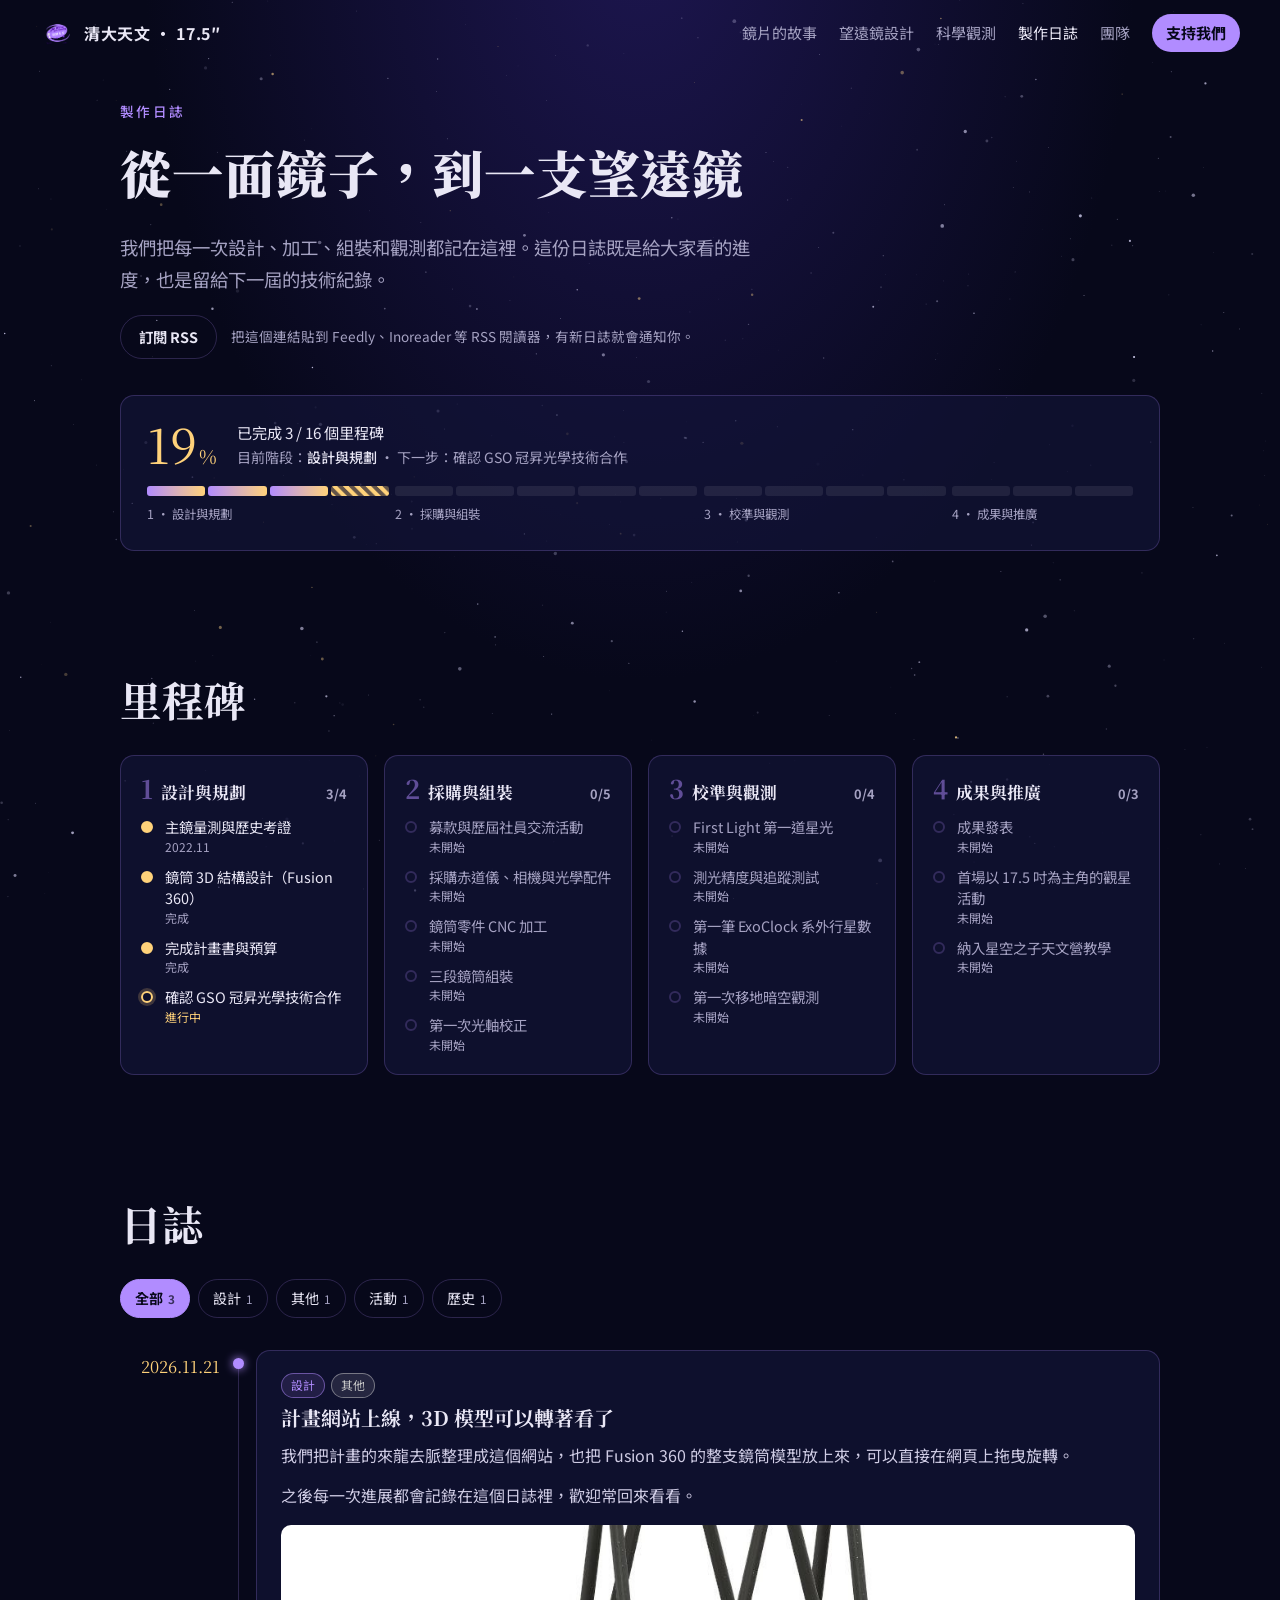
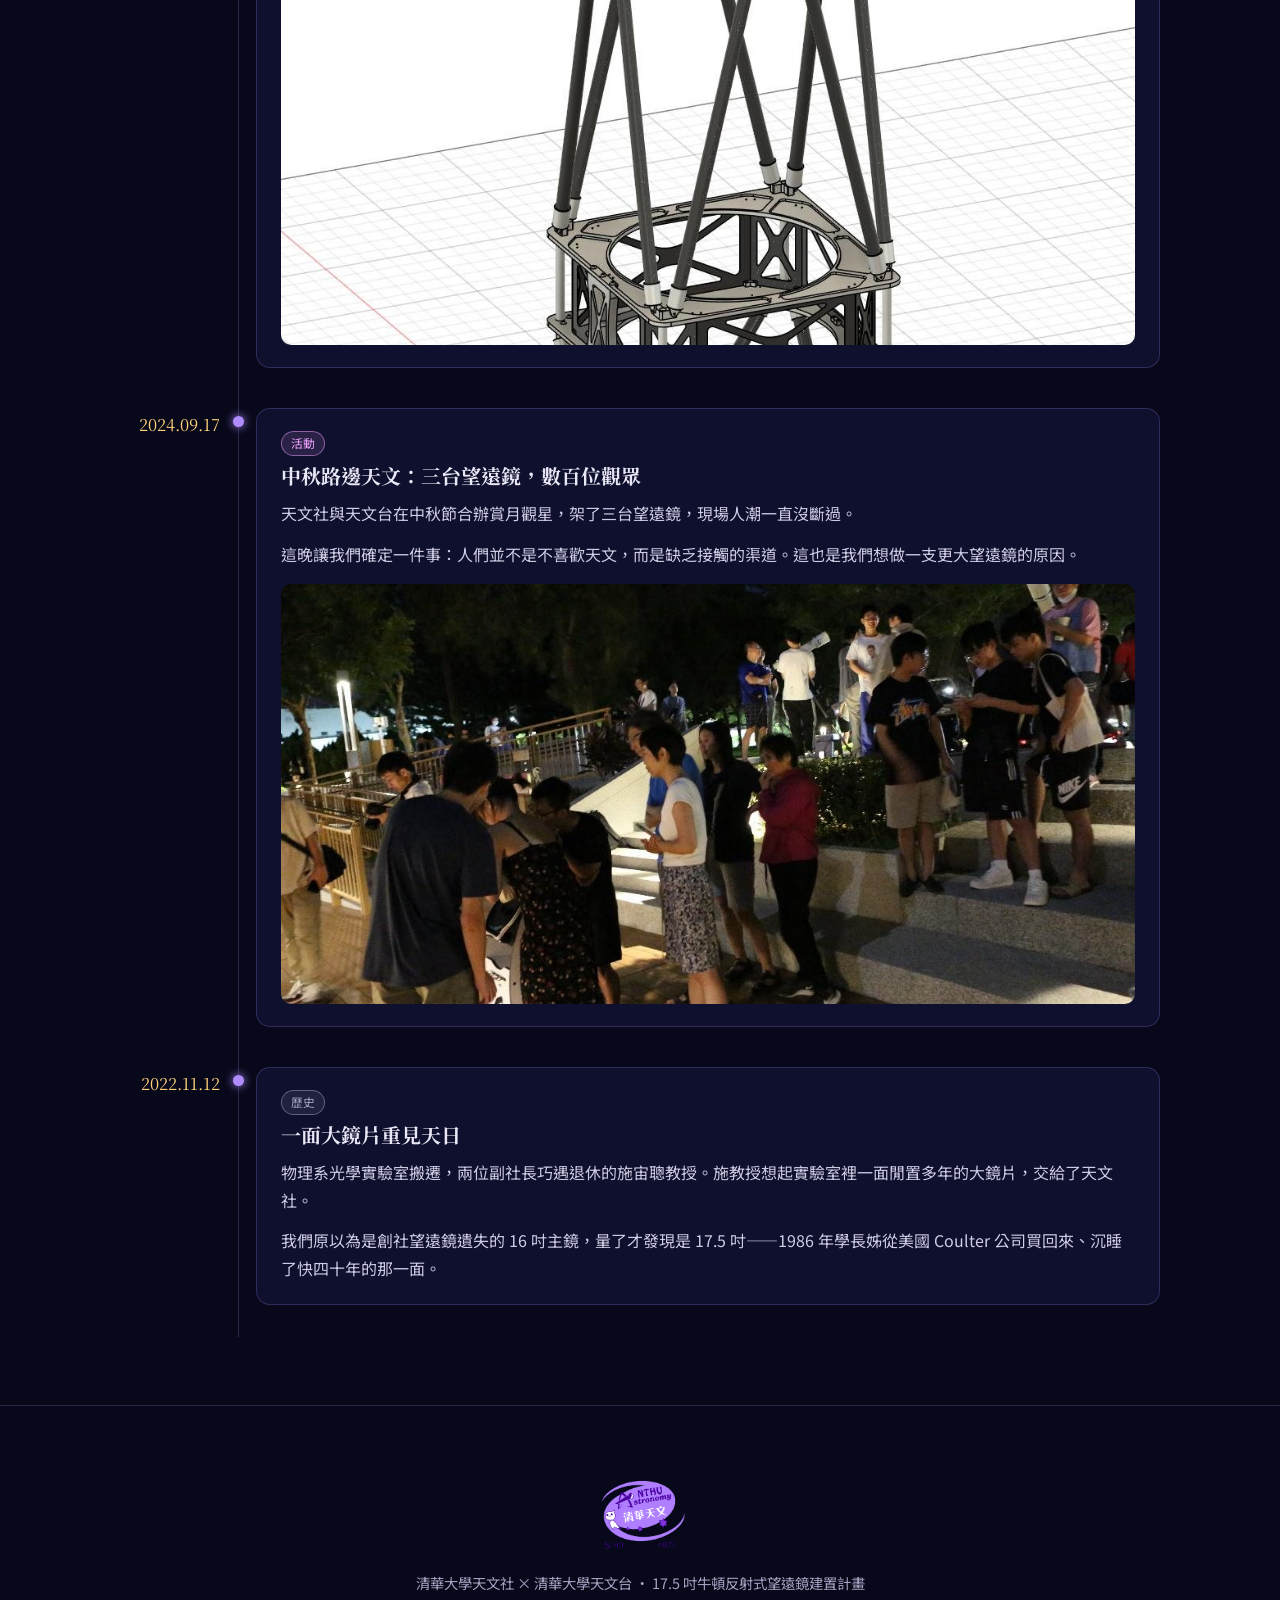
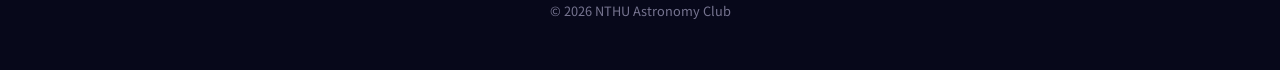
==== log.html @ 26388ed6 "日誌更新" ====
<!DOCTYPE html>
<html lang="zh-Hant">
<head>
  <meta charset="UTF-8">
  <meta name="viewport" content="width=device-width, initial-scale=1">
  <title>製作日誌｜17.5 吋望遠鏡計畫</title>
  <meta name="description" content="清大天文社 17.5 吋望遠鏡的製作進度與日誌：里程碑、每一次加工、組裝與觀測的紀錄。">
  <link rel="icon" href="img/logo.png">
  <link rel="preconnect" href="https://fonts.googleapis.com">
  <link rel="preconnect" href="https://fonts.gstatic.com" crossorigin>
  <link href="https://fonts.googleapis.com/css2?family=Noto+Sans+TC:wght@400;500;700&family=Noto+Serif+TC:wght@600;900&display=swap" rel="stylesheet">
  <link rel="stylesheet" href="style.css">
  <link rel="stylesheet" href="log.css">
  <link rel="alternate" type="application/rss+xml" title="17.5 吋望遠鏡製作日誌" href="feed.xml">
  <script>
    // 記錄 progress.js 的語法錯誤，讓頁面能提示是哪一行
    window.addEventListener('error', function (e) {
      if (e.filename && e.filename.indexOf('progress.js') !== -1) window.PROGRESS_ERROR = { line: e.lineno, msg: e.message };
    });
  </script>
</head>
<body class="log-page">
  <canvas id="sky" aria-hidden="true"></canvas>

  <header class="nav scrolled" id="nav">
    <a class="brand" href="index.html"><img src="img/logo.png" alt="">清大天文 · 17.5″</a>
    <button class="nav-toggle" id="navToggle" aria-label="開啟選單" aria-expanded="false"><span></span><span></span></button>
    <nav class="nav-links" id="navLinks">
      <a href="index.html#story">鏡片的故事</a>
      <a href="index.html#design">望遠鏡設計</a>
      <a href="index.html#science">科學觀測</a>
      <a href="log.html" aria-current="page">製作日誌</a>
      <a href="index.html#team">團隊</a>
      <a href="index.html#join" class="nav-cta">支持我們</a>
    </nav>
  </header>

  <main id="logPage">
    <section class="section log-head">
      <p class="eyebrow">製作日誌</p>
      <h1>從一面鏡子，到一支望遠鏡</h1>
      <p class="lede">我們把每一次設計、加工、組裝和觀測都記在這裡。這份日誌既是給大家看的進度，也是留給下一屆的技術紀錄。</p>
      <div class="subscribe">
        <a class="btn ghost" href="feed.xml" id="rssLink">訂閱 RSS</a>
        <span>把這個連結貼到 Feedly、Inoreader 等 RSS 閱讀器，有新日誌就會通知你。</span>
      </div>

      <div class="overall" id="overall"></div>
    </section>

    <section class="section" id="milestones-sec">
      <div class="section-head">
        <h2>里程碑</h2>
      </div>
      <div class="milestones" id="milestones"></div>
    </section>

    <section class="section" id="entries-sec">
      <div class="section-head">
        <h2>日誌</h2>
      </div>
      <div class="filters" id="filters" role="group" aria-label="依標籤篩選"></div>
      <ol class="entries" id="entries"></ol>
    </section>
  </main>

  <div class="lightbox" id="lightbox" hidden>
    <button class="lb-close" type="button" aria-label="關閉">×</button>
    <figure><img alt=""><figcaption></figcaption></figure>
  </div>

  <footer>
    <img src="img/logo.png" alt="清華天文 NTHU Astronomy since 1971">
    <p>清華大學天文社 × 清華大學天文台 · 17.5 吋牛頓反射式望遠鏡建置計畫</p>
    <p class="small">© <span id="year"></span> NTHU Astronomy Club</p>
  </footer>

  <script src="data/progress.js"></script>
  <script src="script.js"></script>
  <script src="log.js"></script>
</body>
</html>
---- style.css ----
:root {
  --bg: #07081a;
  --bg-2: #0e1030;
  --ink: #e9e7f5;
  --muted: #a5a2c2;
  --accent: #b18cff;      /* 社團 logo 紫 */
  --accent-2: #ffd27a;    /* 星光金 */
  --line: rgba(177, 140, 255, .22);
  --card: rgba(20, 22, 58, .62);
  --radius: 14px;
  --maxw: 1120px;
  --serif: "Noto Serif TC", "Songti TC", serif;
  --sans: "Noto Sans TC", "PingFang TC", "Microsoft JhengHei", system-ui, sans-serif;
}

* { box-sizing: border-box; margin: 0; padding: 0; }
html { scroll-behavior: smooth; scroll-padding-top: 72px; }
body {
  font-family: var(--sans);
  background: radial-gradient(ellipse at 50% -10%, #1d1650 0%, var(--bg) 55%) fixed, var(--bg);
  color: var(--ink);
  line-height: 1.75;
  -webkit-font-smoothing: antialiased;
}
img { max-width: 100%; display: block; }
a { color: inherit; }

#sky { position: fixed; inset: 0; width: 100%; height: 100%; z-index: -1; }

/* ---------- Nav ---------- */
.nav {
  position: fixed; top: 0; left: 0; right: 0; z-index: 10;
  display: flex; align-items: center; justify-content: space-between;
  padding: 14px clamp(16px, 4vw, 40px);
  transition: background .3s, border-color .3s;
  border-bottom: 1px solid transparent;
}
.nav.scrolled { background: rgba(7, 8, 26, .82); backdrop-filter: blur(10px); border-color: var(--line); }
.brand { display: flex; align-items: center; gap: 10px; text-decoration: none; font-weight: 700; letter-spacing: .04em; }
.brand img { width: 34px; height: 34px; object-fit: contain; }
.nav-links { display: flex; gap: 22px; align-items: center; font-size: .94rem; }
.nav-links a { text-decoration: none; color: var(--muted); transition: color .2s; }
.nav-links a:hover { color: var(--ink); }
.nav-cta { color: var(--bg) !important; background: var(--accent); padding: 6px 14px; border-radius: 99px; font-weight: 700; }
.nav-toggle { display: none; background: none; border: 0; width: 34px; height: 34px; cursor: pointer; }
.nav-toggle span { display: block; height: 2px; background: var(--ink); margin: 7px 4px; transition: transform .3s; }

/* ---------- Hero ---------- */
.hero {
  min-height: 100svh;
  display: flex; flex-direction: column; justify-content: center;
  max-width: var(--maxw); margin: 0 auto;
  padding: 120px clamp(20px, 5vw, 40px) 60px;
  position: relative;
}
.eyebrow { color: var(--accent); font-size: .85rem; letter-spacing: .18em; font-weight: 500; margin-bottom: 14px; }
h1, h2, h3 { font-family: var(--serif); line-height: 1.35; }
h1 { font-size: clamp(2.1rem, 6vw, 4.2rem); font-weight: 900; letter-spacing: .02em; }
.lede { max-width: 640px; color: var(--muted); font-size: clamp(1rem, 1.6vw, 1.15rem); margin-top: 24px; }
.hero-stats {
  display: grid; grid-template-columns: repeat(4, 1fr); gap: 1px;
  margin-top: 56px; max-width: 760px;
  border: 1px solid var(--line); border-radius: var(--radius); overflow: hidden;
  background: var(--line);
}
.hero-stats div { background: rgba(7, 8, 26, .7); padding: 18px 16px; }
.hero-stats strong { display: block; font-family: var(--serif); font-size: 1.9rem; color: var(--accent-2); line-height: 1.2; }
.hero-stats span { font-size: .82rem; color: var(--muted); }
.scroll-hint {
  position: absolute; bottom: 28px; left: 50%; transform: translateX(-50%);
  text-decoration: none; color: var(--muted); font-size: 1.3rem;
  animation: bob 2.2s ease-in-out infinite;
}
@keyframes bob { 50% { transform: translate(-50%, 8px); } }

/* ---------- Sections ---------- */
.section { max-width: var(--maxw); margin: 0 auto; padding: 110px clamp(20px, 5vw, 40px); }
.section-head { max-width: 720px; margin-bottom: 52px; }
.section-head h2 { font-size: clamp(1.7rem, 3.6vw, 2.6rem); }
.section-head p:not(.eyebrow) { color: var(--muted); margin-top: 16px; }

/* Timeline */
.timeline { list-style: none; position: relative; padding-left: 34px; max-width: 760px; }
.timeline::before { content: ""; position: absolute; left: 7px; top: 6px; bottom: 6px; width: 2px; background: linear-gradient(var(--line), var(--accent), var(--accent-2)); }
.timeline li { position: relative; padding-bottom: 38px; }
.timeline li::before {
  content: ""; position: absolute; left: -33px; top: 7px; width: 14px; height: 14px; border-radius: 50%;
  background: var(--bg); border: 2px solid var(--accent);
}
.timeline li.highlight::before { background: var(--accent-2); border-color: var(--accent-2); box-shadow: 0 0 16px var(--accent-2); }
.timeline li.dim { opacity: .55; }
.timeline time { font-size: .82rem; color: var(--accent); letter-spacing: .08em; }
.timeline h3 { font-size: 1.25rem; margin: 2px 0 6px; }
.timeline p { color: var(--muted); }

.pull {
  margin: 40px 0 0; max-width: 760px;
  font-family: var(--serif); font-size: clamp(1.25rem, 2.6vw, 1.7rem); line-height: 1.6;
  border-left: 3px solid var(--accent-2); padding-left: 24px;
}
.pull cite { display: block; font-family: var(--sans); font-style: normal; font-size: .85rem; color: var(--muted); margin-top: 10px; }

/* Design */
.design-grid { display: grid; grid-template-columns: 0.8fr 1.2fr; grid-template-rows: auto 1fr; gap: 20px 32px; }
.design-hero { grid-row: 1 / 3; display: flex; flex-direction: column; border-radius: var(--radius); overflow: hidden; border: 1px solid var(--line); }

/* 3D viewer */
.viewer {
  position: relative; flex: 1; min-height: 480px;
  background: radial-gradient(circle at 50% 40%, #232052 0%, #0b0c24 70%);
  touch-action: none; cursor: grab;
}
.viewer:active { cursor: grabbing; }
.viewer canvas { position: absolute; inset: 0; width: 100% !important; height: 100% !important; display: block; }
.viewer-poster { position: absolute; inset: 0; width: 100%; height: 100%; object-fit: cover; transition: opacity .6s; }
.viewer.ready .viewer-poster { opacity: 0; pointer-events: none; }
.viewer-status, .viewer-hint {
  position: absolute; left: 12px; font-size: .78rem; padding: 3px 10px; border-radius: 99px;
  background: rgba(7, 8, 26, .72); color: var(--ink); pointer-events: none;
}
.viewer-status { top: 12px; }
.viewer.ready .viewer-status { display: none; }
.viewer-hint { bottom: 12px; color: var(--muted); opacity: 0; transition: opacity .4s; }
.viewer.ready .viewer-hint { opacity: 1; }
.viewer-reset {
  position: absolute; right: 12px; bottom: 12px; font: inherit; font-size: .78rem;
  color: var(--ink); background: rgba(7, 8, 26, .72); border: 1px solid var(--line);
  border-radius: 99px; padding: 5px 12px; cursor: pointer; opacity: 0; transition: opacity .4s;
}
.viewer.ready .viewer-reset { opacity: 1; }
.viewer-reset:hover { border-color: var(--accent); }
.design-hero figcaption { background: var(--bg-2); color: var(--muted); font-size: .85rem; padding: 10px 14px; }
.tabs { display: flex; gap: 8px; align-self: end; }
.tabs button {
  font: inherit; color: var(--muted); background: transparent; cursor: pointer;
  border: 1px solid var(--line); border-radius: 99px; padding: 6px 18px;
  transition: all .2s;
}
.tabs button[aria-selected="true"] { background: var(--accent); color: var(--bg); border-color: var(--accent); font-weight: 700; }
.panel { display: none; background: var(--card); border: 1px solid var(--line); border-radius: var(--radius); overflow: hidden; }
.panel.active { display: block; animation: fade .4s ease; }
.panel img { width: 100%; aspect-ratio: 16 / 9; object-fit: cover; background: #fff; }
.panel div { padding: 22px 24px 26px; }
.panel h3 { font-size: 1.2rem; margin-bottom: 8px; }
.panel p { color: var(--muted); }
.panel strong { color: var(--accent-2); font-weight: 500; }
@keyframes fade { from { opacity: 0; transform: translateY(6px); } }

.spec-cards { display: grid; grid-template-columns: repeat(3, 1fr); gap: 16px; margin-top: 44px; }
.card { background: var(--card); border: 1px solid var(--line); border-radius: var(--radius); padding: 20px 22px; display: flex; flex-direction: column; gap: 4px; }
.card .k { font-size: .78rem; color: var(--accent); letter-spacing: .12em; }
.card .v { font-family: var(--serif); font-size: 1.15rem; }
.card .n { font-size: .88rem; color: var(--muted); }

/* Science */
.science-grid { display: grid; grid-template-columns: repeat(2, 1fr); gap: 24px; }
.sci { background: var(--card); border: 1px solid var(--line); border-radius: var(--radius); overflow: hidden; }
.sci img { width: 100%; aspect-ratio: 16 / 10; object-fit: contain; background: #fff; }
.sci img.dark-bg { background: #000; }
.sci h3 { font-size: 1.2rem; padding: 20px 24px 4px; }
.sci p { color: var(--muted); padding: 0 24px 24px; }

/* Outreach */
.outreach { display: grid; grid-template-columns: 1.3fr 1fr; gap: 24px; }
.outreach figure { position: relative; border-radius: var(--radius); overflow: hidden; min-height: 380px; }
.outreach img { position: absolute; inset: 0; width: 100%; height: 100%; object-fit: cover; }
.outreach figcaption {
  position: absolute; left: 0; right: 0; bottom: 0; padding: 60px 24px 22px;
  background: linear-gradient(transparent, rgba(5, 6, 20, .95));
  color: var(--muted); font-size: .92rem;
}
.outreach figcaption strong { display: block; font-family: var(--serif); color: var(--ink); font-size: 1.2rem; margin-bottom: 4px; }

/* Plan */
.phases { display: grid; grid-template-columns: repeat(4, 1fr); gap: 16px; counter-reset: p; }
.phase { position: relative; background: var(--card); border: 1px solid var(--line); border-radius: var(--radius); padding: 22px; }
.pn { font-family: var(--serif); font-size: 2.4rem; color: var(--accent); opacity: .5; line-height: 1; }
.phase h3 { font-size: 1.1rem; margin-top: 10px; }
.phase p { color: var(--accent-2); font-weight: 500; }
.phase small { color: var(--muted); font-size: .85rem; }

.budget { display: grid; grid-template-columns: 0.8fr 1.2fr; gap: 40px; margin-top: 48px; background: var(--card); border: 1px solid var(--line); border-radius: var(--radius); padding: 32px; }
.budget-total > span { color: var(--muted); font-size: .9rem; }
.budget-total strong { display: block; font-family: var(--serif); font-size: clamp(2rem, 4vw, 2.8rem); color: var(--accent-2); margin: 4px 0 12px; }
.budget-total small { color: var(--muted); font-size: .88rem; }
.bars { display: flex; flex-direction: column; gap: 10px; }
.bar-row { display: grid; grid-template-columns: 120px 1fr 92px; align-items: center; gap: 12px; font-size: .86rem; }
.bar-row .label { color: var(--muted); }
.bar-track { height: 10px; background: rgba(255, 255, 255, .06); border-radius: 99px; overflow: hidden; }
.bar-fill { height: 100%; width: 0; background: linear-gradient(90deg, var(--accent), var(--accent-2)); border-radius: 99px; transition: width 1.2s cubic-bezier(.2, .7, .2, 1); }
.bar-row .amt { text-align: right; font-variant-numeric: tabular-nums; }

/* Team */
.team { display: grid; grid-template-columns: repeat(4, 1fr); gap: 16px; }
.person { text-align: center; background: var(--card); border: 1px solid var(--line); border-radius: var(--radius); padding: 28px 18px; }
.avatar {
  width: 72px; height: 72px; margin: 0 auto 14px; border-radius: 50%;
  display: grid; place-items: center; font-family: var(--serif); font-size: 1.6rem;
  background: radial-gradient(circle at 30% 30%, var(--accent), #3b2a7a); color: #fff;
}
.person h3 { font-size: 1.1rem; }
.person p { color: var(--muted); font-size: .88rem; }
.advisors { margin-top: 32px; display: grid; gap: 10px; }
.advisors p { color: var(--ink); }
.advisors span { display: inline-block; min-width: 88px; color: var(--accent); font-size: .85rem; letter-spacing: .1em; }

/* Join */
.join { text-align: center; max-width: 760px; }
.join h2 { font-size: clamp(1.8rem, 4vw, 2.6rem); }
.join p { color: var(--muted); margin: 18px auto 32px; }
.join-actions { display: flex; gap: 14px; justify-content: center; flex-wrap: wrap; }
.btn { text-decoration: none; padding: 12px 26px; border-radius: 99px; background: var(--accent); color: var(--bg); font-weight: 700; transition: transform .2s, box-shadow .2s; }
.btn:hover { transform: translateY(-2px); box-shadow: 0 8px 24px rgba(177, 140, 255, .35); }
.btn.ghost { background: transparent; color: var(--ink); border: 1px solid var(--line); }

footer { text-align: center; padding: 60px 20px 48px; border-top: 1px solid var(--line); color: var(--muted); font-size: .9rem; }
footer img { width: 120px; margin: 0 auto 14px; }
footer .small { font-size: .8rem; opacity: .7; margin-top: 4px; }

/* Reveal */
.reveal { opacity: 0; transform: translateY(24px); transition: opacity .8s ease, transform .8s ease; }
.reveal.in { opacity: 1; transform: none; }
.timeline li.dim.in { opacity: .55; }

/* ---------- Responsive ---------- */
@media (max-width: 900px) {
  .nav-toggle { display: block; }
  .nav-links {
    position: fixed; top: 62px; left: 0; right: 0;
    flex-direction: column; gap: 0; align-items: stretch;
    background: rgba(7, 8, 26, .97); border-bottom: 1px solid var(--line);
    max-height: 0; overflow: hidden; transition: max-height .35s ease;
  }
  .nav-links a { padding: 14px 24px; border-top: 1px solid var(--line); }
  .nav-cta { border-radius: 0; }
  .nav.open .nav-links { max-height: 480px; }
  .nav.open .nav-toggle span:first-child { transform: translateY(4.5px) rotate(45deg); }
  .nav.open .nav-toggle span:last-child { transform: translateY(-4.5px) rotate(-45deg); }

  .hero-stats { grid-template-columns: repeat(2, 1fr); }
  .design-grid, .budget, .outreach, .science-grid { grid-template-columns: 1fr; }
  .design-hero { grid-row: auto; }
  .viewer { min-height: 440px; }
  .spec-cards, .phases, .team { grid-template-columns: repeat(2, 1fr); }
}
@media (max-width: 540px) {
  h1 { font-size: 1.8rem; }
  .spec-cards, .phases { grid-template-columns: 1fr; }
  .bar-row { grid-template-columns: 90px 1fr 78px; font-size: .8rem; }
  .section { padding: 80px 20px; }
}
@media (prefers-reduced-motion: reduce) {
  html { scroll-behavior: auto; }
  .reveal { opacity: 1; transform: none; transition: none; }
  .scroll-hint { animation: none; }
}
---- log.css ----
/* =========================================================
   製作日誌 / 進度
   ========================================================= */
.log-page main { padding-top: 40px; }
.log-head h1 { font-size: clamp(2rem, 5vw, 3.2rem); font-weight: 900; }
.log-head .lede { margin-bottom: 20px; }
.subscribe { display: flex; align-items: center; gap: 14px; flex-wrap: wrap; margin-bottom: 36px; }
.subscribe .btn { padding: 8px 18px; font-size: .9rem; }
.subscribe span { color: var(--muted); font-size: .85rem; }
.log-page .section { padding-top: 60px; padding-bottom: 60px; }
.log-page .section-head { margin-bottom: 28px; }
.nav-links a[aria-current="page"] { color: var(--ink); }

/* 總進度 */
.overall { background: var(--card); border: 1px solid var(--line); border-radius: var(--radius); padding: 24px 26px; }
.ov-top { display: flex; align-items: center; gap: 20px; margin-bottom: 18px; }
.ov-num { font-family: var(--serif); font-size: 3rem; line-height: 1; color: var(--accent-2); }
.ov-num small { font-size: 1.2rem; margin-left: 2px; }
.ov-text { color: var(--ink); font-size: .95rem; line-height: 1.6; }
.ov-cur { color: var(--muted); font-size: .88rem; }
.ov-cur b { color: var(--ink); font-weight: 500; }
.ov-bar { display: flex; gap: 6px; }
.ov-seg { display: flex; gap: 3px; }
.ov-seg i { flex: 1; height: 10px; border-radius: 3px; background: rgba(255, 255, 255, .08); }
.ov-seg i.done { background: linear-gradient(90deg, var(--accent), var(--accent-2)); }
.ov-seg i.doing { background: repeating-linear-gradient(45deg, var(--accent-2) 0 4px, rgba(255, 210, 122, .35) 4px 8px); animation: stripe 1.2s linear infinite; background-size: 11.3px 11.3px; }
@keyframes stripe { to { background-position: 11.3px 0; } }
.ov-legend { display: flex; gap: 6px; margin-top: 8px; font-size: .78rem; color: var(--muted); }
.ov-legend span { min-width: 0; overflow: hidden; text-overflow: ellipsis; white-space: nowrap; }

/* 里程碑 */
.milestones { display: grid; grid-template-columns: repeat(4, minmax(0, 1fr)); gap: 16px; }
.ms-col { background: var(--card); border: 1px solid var(--line); border-radius: var(--radius); padding: 20px; }
.ms-col h3 { display: flex; align-items: baseline; gap: 8px; font-size: 1.05rem; margin-bottom: 12px; }
.ms-col h3 .pn { font-size: 1.6rem; }
.ms-col h3 small { margin-left: auto; font-family: var(--sans); font-size: .8rem; color: var(--muted); }
.ms-col ul { list-style: none; display: grid; gap: 10px; }
.ms-col li { display: grid; grid-template-columns: 14px 1fr; column-gap: 10px; font-size: .9rem; line-height: 1.5; }
.ms-col .dot { width: 12px; height: 12px; margin-top: 5px; border-radius: 50%; border: 2px solid var(--line); }
.ms-col li.done .dot { background: var(--accent-2); border-color: var(--accent-2); }
.ms-col li.doing .dot { border-color: var(--accent-2); box-shadow: 0 0 0 3px rgba(255, 210, 122, .2); }
.ms-col li.todo .ms-t { color: var(--muted); }
.ms-s { grid-column: 2; font-size: .75rem; color: var(--muted); }
.ms-col li.doing .ms-s { color: var(--accent-2); }

/* 篩選 */
.filters { display: flex; flex-wrap: wrap; gap: 8px; margin-bottom: 32px; }
.chip { font: inherit; font-size: .88rem; cursor: pointer; color: var(--ink); background: transparent; border: 1px solid var(--line); border-radius: 99px; padding: 6px 14px; min-height: 36px; }
.chip small { color: var(--muted); margin-left: 2px; }
.chip.on { background: var(--c, var(--accent)); border-color: var(--c, var(--accent)); color: var(--bg); font-weight: 700; }
.chip.on small { color: var(--bg); opacity: .7; }
.chip:focus-visible, .shot:focus-visible, .latest-card:focus-visible { outline: 2px solid var(--accent-2); outline-offset: 2px; }

/* 日誌 */
.entries { list-style: none; position: relative; }
.entries::before { content: ""; position: absolute; left: 118px; top: 8px; bottom: 8px; width: 1px; background: var(--line); }
.entry { display: grid; grid-template-columns: 100px minmax(0, 1fr); gap: 36px; padding-bottom: 40px; position: relative; }
.entry[hidden] { display: none; }
.entry::after { content: ""; position: absolute; left: 113px; top: 8px; width: 11px; height: 11px; border-radius: 50%; background: var(--accent); box-shadow: 0 0 10px var(--accent); }
.entry time { text-align: right; font-family: var(--serif); color: var(--accent-2); font-size: 1.02rem; padding-top: 2px; white-space: nowrap; }
.entry article { background: var(--card); border: 1px solid var(--line); border-radius: var(--radius); padding: 22px 24px; }
.entry h3 { font-size: 1.25rem; margin: 6px 0 2px; }
.entry h3 a { text-decoration: none; }
.entry h3 a:hover { color: var(--accent); }
.by { font-size: .82rem; color: var(--muted); }
.entry .body { margin-top: 10px; color: #cfcce4; }
.entry .body p + p { margin-top: .8em; }
.tags { display: flex; flex-wrap: wrap; gap: 6px; }
.tag { font-size: .74rem; padding: 1px 9px; border-radius: 99px; color: var(--c); border: 1px solid color-mix(in srgb, var(--c) 50%, transparent); background: color-mix(in srgb, var(--c) 12%, transparent); }
.gallery { display: grid; gap: 8px; margin-top: 16px; }
.gallery.n2 { grid-template-columns: 1fr 1fr; }
.gallery.n3 { grid-template-columns: repeat(3, 1fr); }
.shot { border: 0; padding: 0; cursor: zoom-in; border-radius: 10px; overflow: hidden; background: #fff; }
.shot img { width: 100%; aspect-ratio: 16 / 10; object-fit: cover; transition: transform .4s; }
.gallery.n1 .shot img { aspect-ratio: auto; max-height: 420px; }
.shot:hover img { transform: scale(1.03); }
.more { display: inline-block; margin-top: 14px; color: var(--accent); text-decoration: none; font-size: .9rem; }
.empty { color: var(--muted); padding: 20px 0 20px 150px; }

/* 燈箱 */
.lightbox { position: fixed; inset: 0; z-index: 50; background: rgba(4, 5, 16, .94); display: grid; place-items: center; padding: 24px; }
.lightbox[hidden] { display: none; }
.lightbox figure { max-width: min(1200px, 100%); }
.lightbox img { max-height: 82vh; margin: 0 auto; border-radius: 8px; }
.lightbox figcaption { text-align: center; color: var(--muted); margin-top: 10px; font-size: .9rem; }
.lb-close { position: absolute; top: 14px; right: 18px; font-size: 2rem; line-height: 1; color: var(--ink); background: none; border: 0; cursor: pointer; width: 44px; height: 44px; }

.data-error { border: 1px solid #ff7a7a; background: rgba(255, 90, 90, .1); border-radius: var(--radius); padding: 18px 20px; }
.data-error strong { color: #ff9a9a; }
.data-error p { color: var(--muted); font-size: .9rem; margin-top: 4px; }

/* 首頁摘要 */
.progress-mini { display: grid; gap: 20px; }
.latest { display: grid; grid-template-columns: repeat(3, minmax(0, 1fr)); gap: 16px; }
.latest-card { text-decoration: none; background: var(--card); border: 1px solid var(--line); border-radius: var(--radius); padding: 18px 20px; display: flex; flex-direction: column; gap: 6px; transition: border-color .2s, transform .2s; }
.latest-card:hover { border-color: var(--accent); transform: translateY(-2px); }
.latest-card time { font-family: var(--serif); color: var(--accent-2); font-size: .9rem; }
.latest-card h3 { font-size: 1.02rem; line-height: 1.5; flex: 1; }
.progress-mini > .btn { justify-self: start; }

@media (max-width: 900px) {
  .milestones { grid-template-columns: repeat(2, minmax(0, 1fr)); }
  .latest { grid-template-columns: 1fr; }
}
@media (max-width: 600px) {
  .milestones { grid-template-columns: 1fr; }
  .entries::before { left: 5px; }
  .entry { grid-template-columns: 1fr; gap: 8px; padding-left: 26px; }
  .entry::after { left: 0; }
  .entry time { text-align: left; }
  .entry article { padding: 18px; }
  .gallery.n3 { grid-template-columns: 1fr 1fr; }
  .empty { padding-left: 26px; }
  .ov-num { font-size: 2.4rem; }
  .log-head h1 { font-size: 1.7rem; }
  .ov-legend { display: none; }
}
@media (prefers-reduced-motion: reduce) { .ov-seg i.doing { animation: none; } }
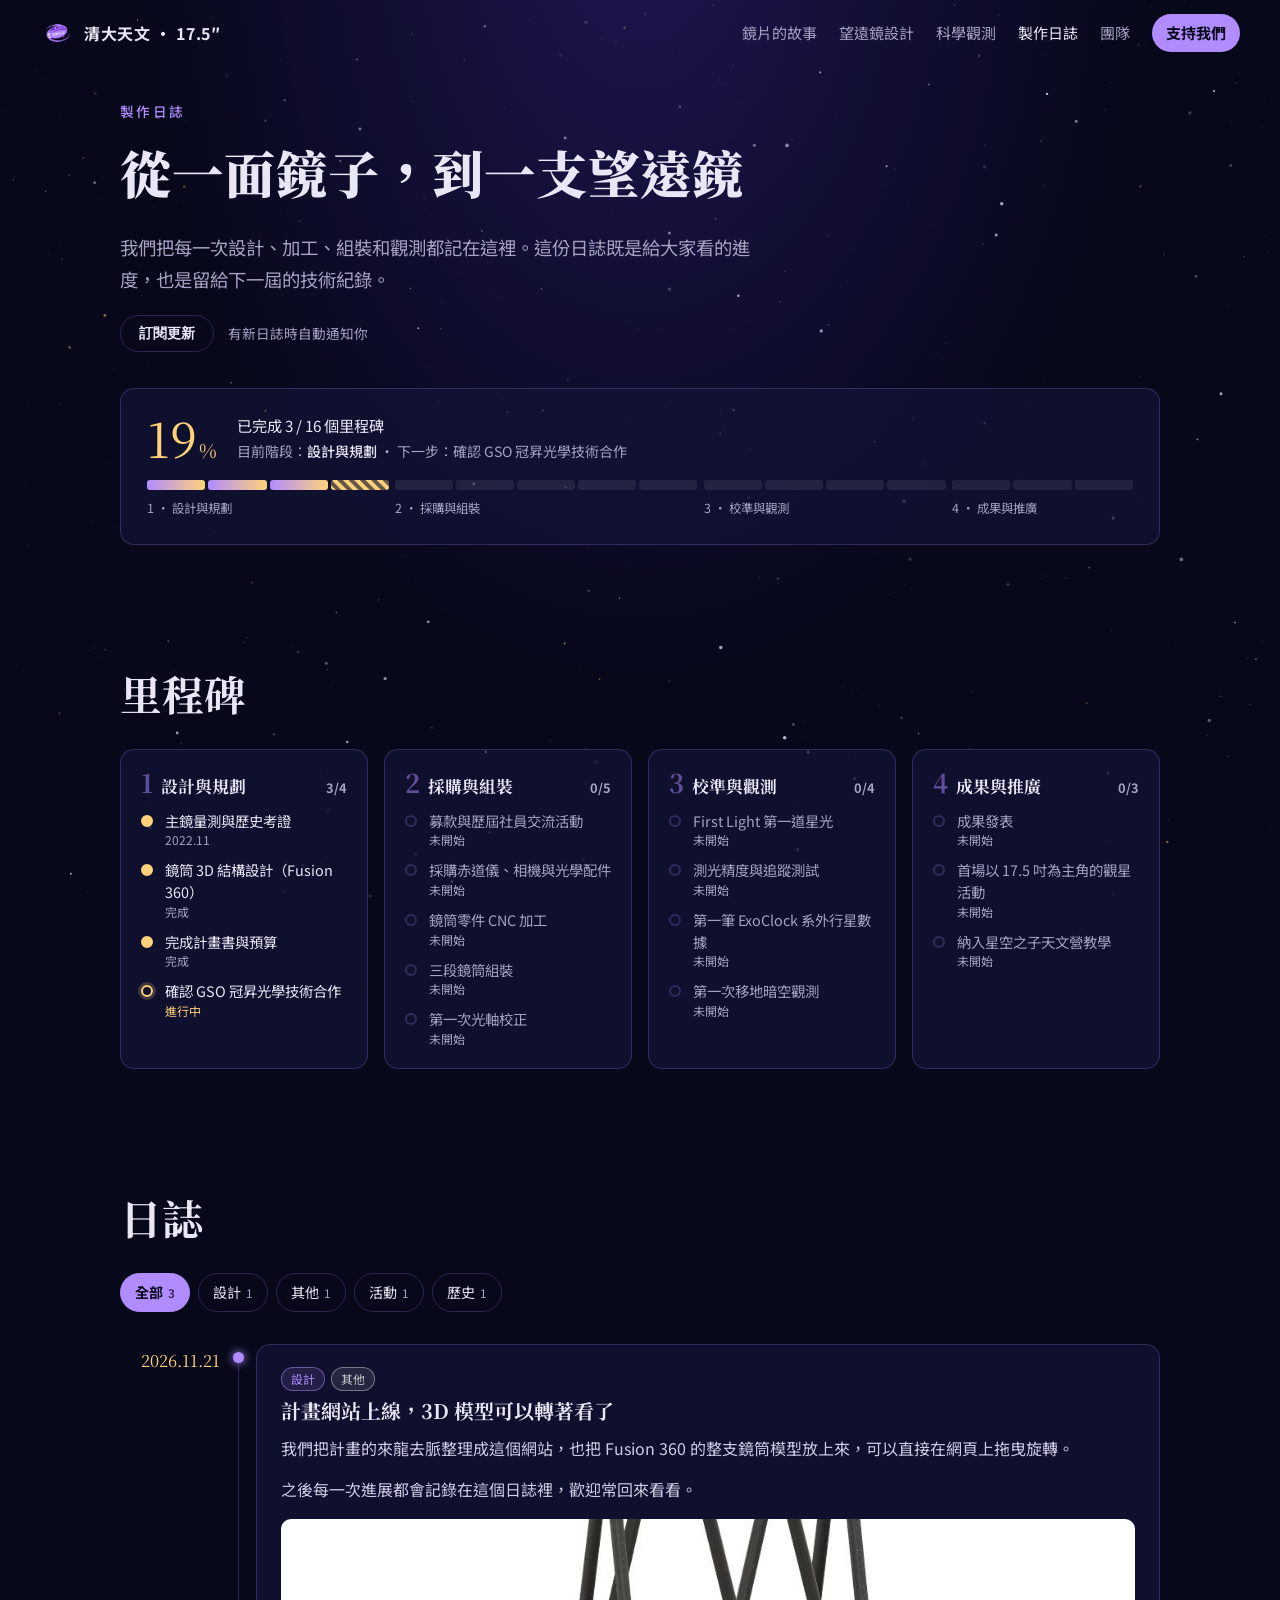
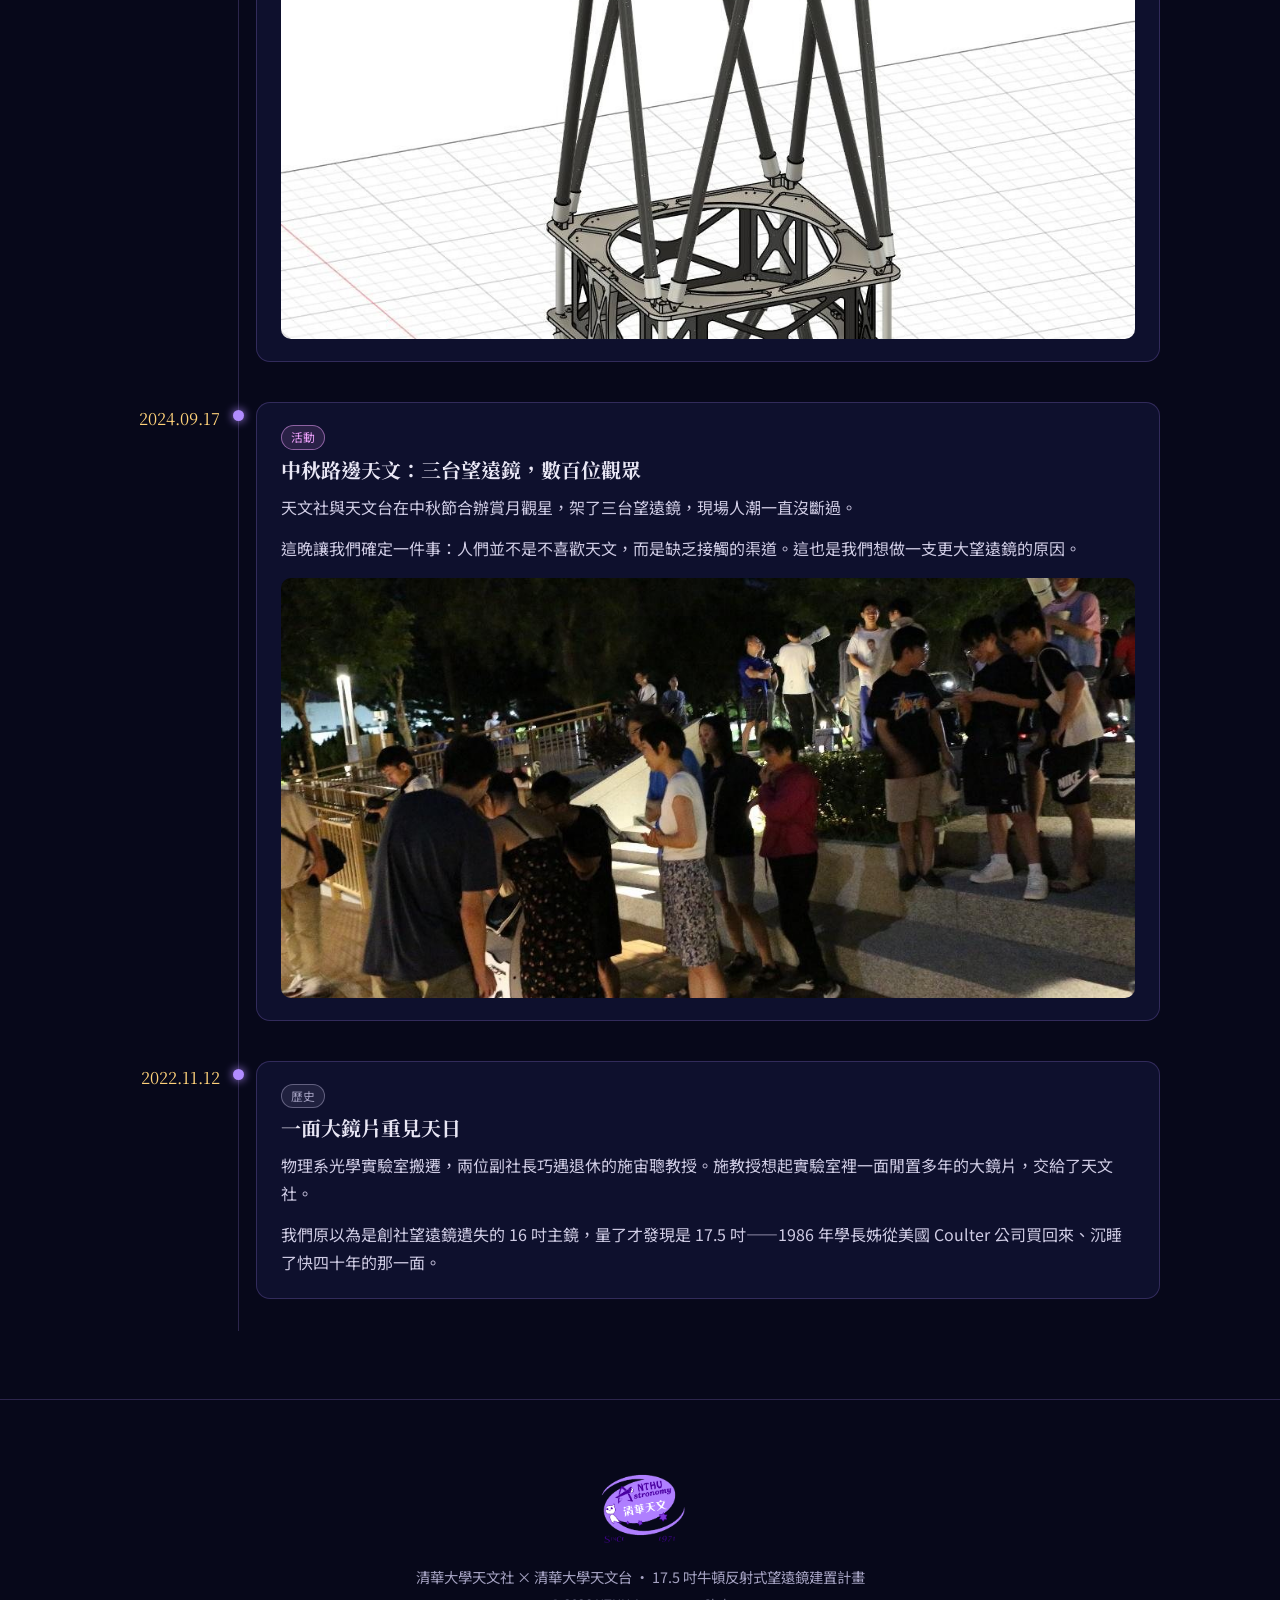
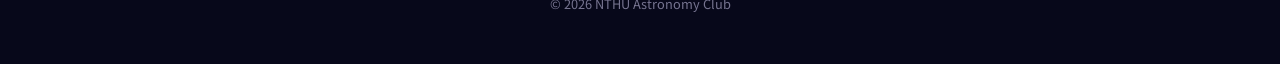
==== commit 78b2242b: "log update" ====
--- a/log.html
+++ b/log.html
@@ -41,8 +41,8 @@
       <h1>從一面鏡子，到一支望遠鏡</h1>
       <p class="lede">我們把每一次設計、加工、組裝和觀測都記在這裡。這份日誌既是給大家看的進度，也是留給下一屆的技術紀錄。</p>
       <div class="subscribe">
-        <a class="btn ghost" href="feed.xml" id="rssLink">訂閱 RSS</a>
-        <span>把這個連結貼到 Feedly、Inoreader 等 RSS 閱讀器，有新日誌就會通知你。</span>
+        <button class="btn ghost" type="button" id="subBtn">訂閱更新</button>
+        <span>有新日誌時自動通知你</span>
       </div>
 
       <div class="overall" id="overall"></div>
@@ -64,6 +64,22 @@
     </section>
   </main>
 
+  <dialog class="sub-dialog" id="subDialog" aria-labelledby="subTitle">
+    <button class="lb-close" type="button" id="subClose" aria-label="關閉">×</button>
+    <h2 id="subTitle">訂閱製作日誌</h2>
+    <p>用 RSS 閱讀器訂閱，我們每寫一則新日誌，你的閱讀器就會自動收到。不用註冊我們的任何東西，也不會收到廣告。</p>
+    <div class="sub-readers">
+      <a class="btn" id="subInoreader" target="_blank" rel="noopener">加入 Inoreader</a>
+      <a class="btn" id="subFeedly" target="_blank" rel="noopener">加入 Feedly</a>
+    </div>
+    <p class="sub-small">兩個都是免費的 RSS 閱讀器，有網頁版和手機 app，用 Google 帳號就能登入。</p>
+    <label class="sub-label" for="subUrl">已經有其他閱讀器？複製這個訂閱網址貼上即可：</label>
+    <div class="sub-copy">
+      <input id="subUrl" type="text" readonly>
+      <button class="btn ghost" type="button" id="subCopyBtn">複製</button>
+    </div>
+  </dialog>
+
   <div class="lightbox" id="lightbox" hidden>
     <button class="lb-close" type="button" aria-label="關閉">×</button>
     <figure><img alt=""><figcaption></figcaption></figure>
--- a/log.css
+++ b/log.css
@@ -116,3 +116,23 @@
   .ov-legend { display: none; }
 }
 @media (prefers-reduced-motion: reduce) { .ov-seg i.doing { animation: none; } }
+
+/* 訂閱面板 */
+.sub-dialog {
+  margin: auto; width: min(520px, calc(100% - 32px)); padding: 28px 28px 24px;
+  background: var(--bg-2); color: var(--ink); border: 1px solid var(--line); border-radius: var(--radius);
+}
+.sub-dialog::backdrop { background: rgba(4, 5, 16, .8); }
+.sub-dialog h2 { font-size: 1.4rem; margin-bottom: 10px; }
+.sub-dialog p { color: var(--muted); font-size: .94rem; }
+.sub-dialog .lb-close { top: 8px; right: 8px; font-size: 1.6rem; }
+.sub-readers { display: flex; gap: 10px; flex-wrap: wrap; margin: 20px 0 10px; }
+.sub-readers .btn { padding: 10px 20px; }
+.sub-small { font-size: .82rem !important; margin-bottom: 20px; }
+.sub-label { display: block; font-size: .85rem; color: var(--muted); margin-bottom: 6px; }
+.sub-copy { display: flex; gap: 8px; }
+.sub-copy input {
+  flex: 1; min-width: 0; font: inherit; font-size: 16px; color: var(--ink);
+  background: rgba(255, 255, 255, .05); border: 1px solid var(--line); border-radius: 8px; padding: 8px 10px;
+}
+.sub-copy .btn { padding: 8px 16px; white-space: nowrap; }
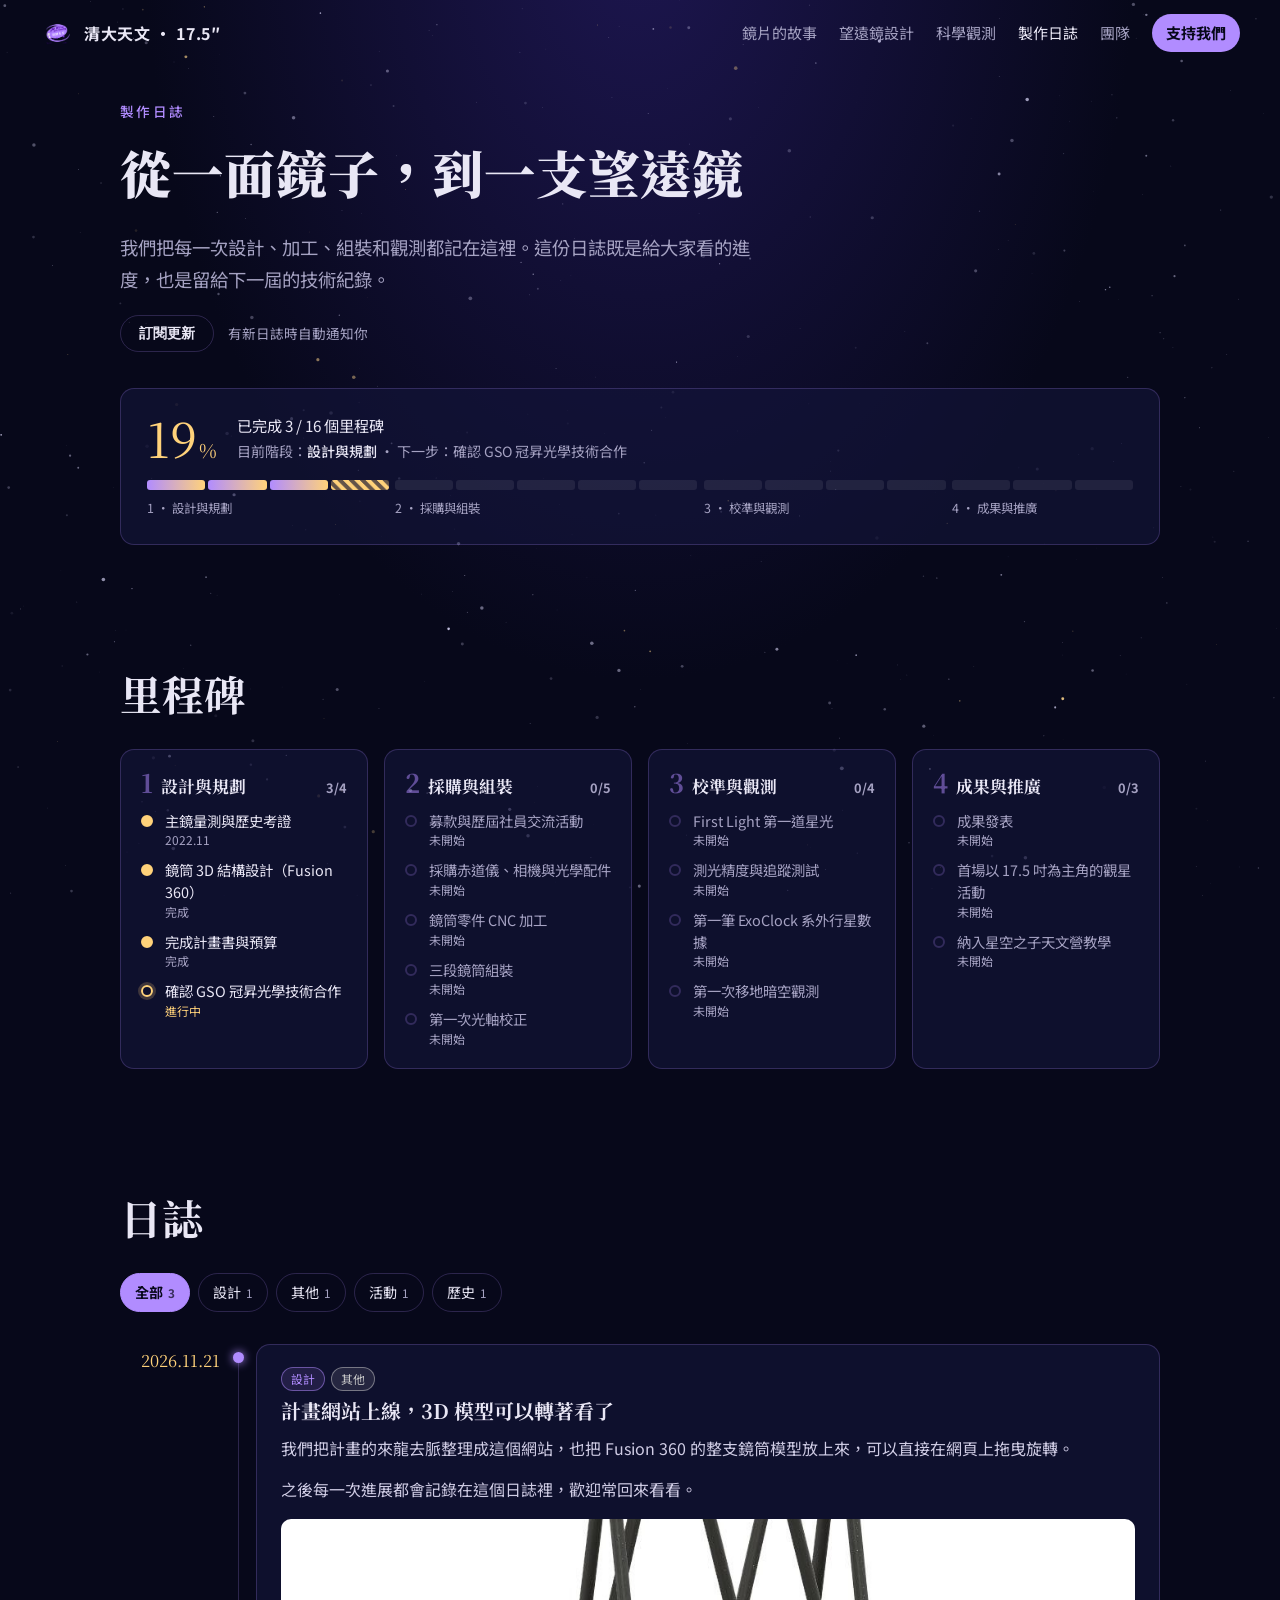
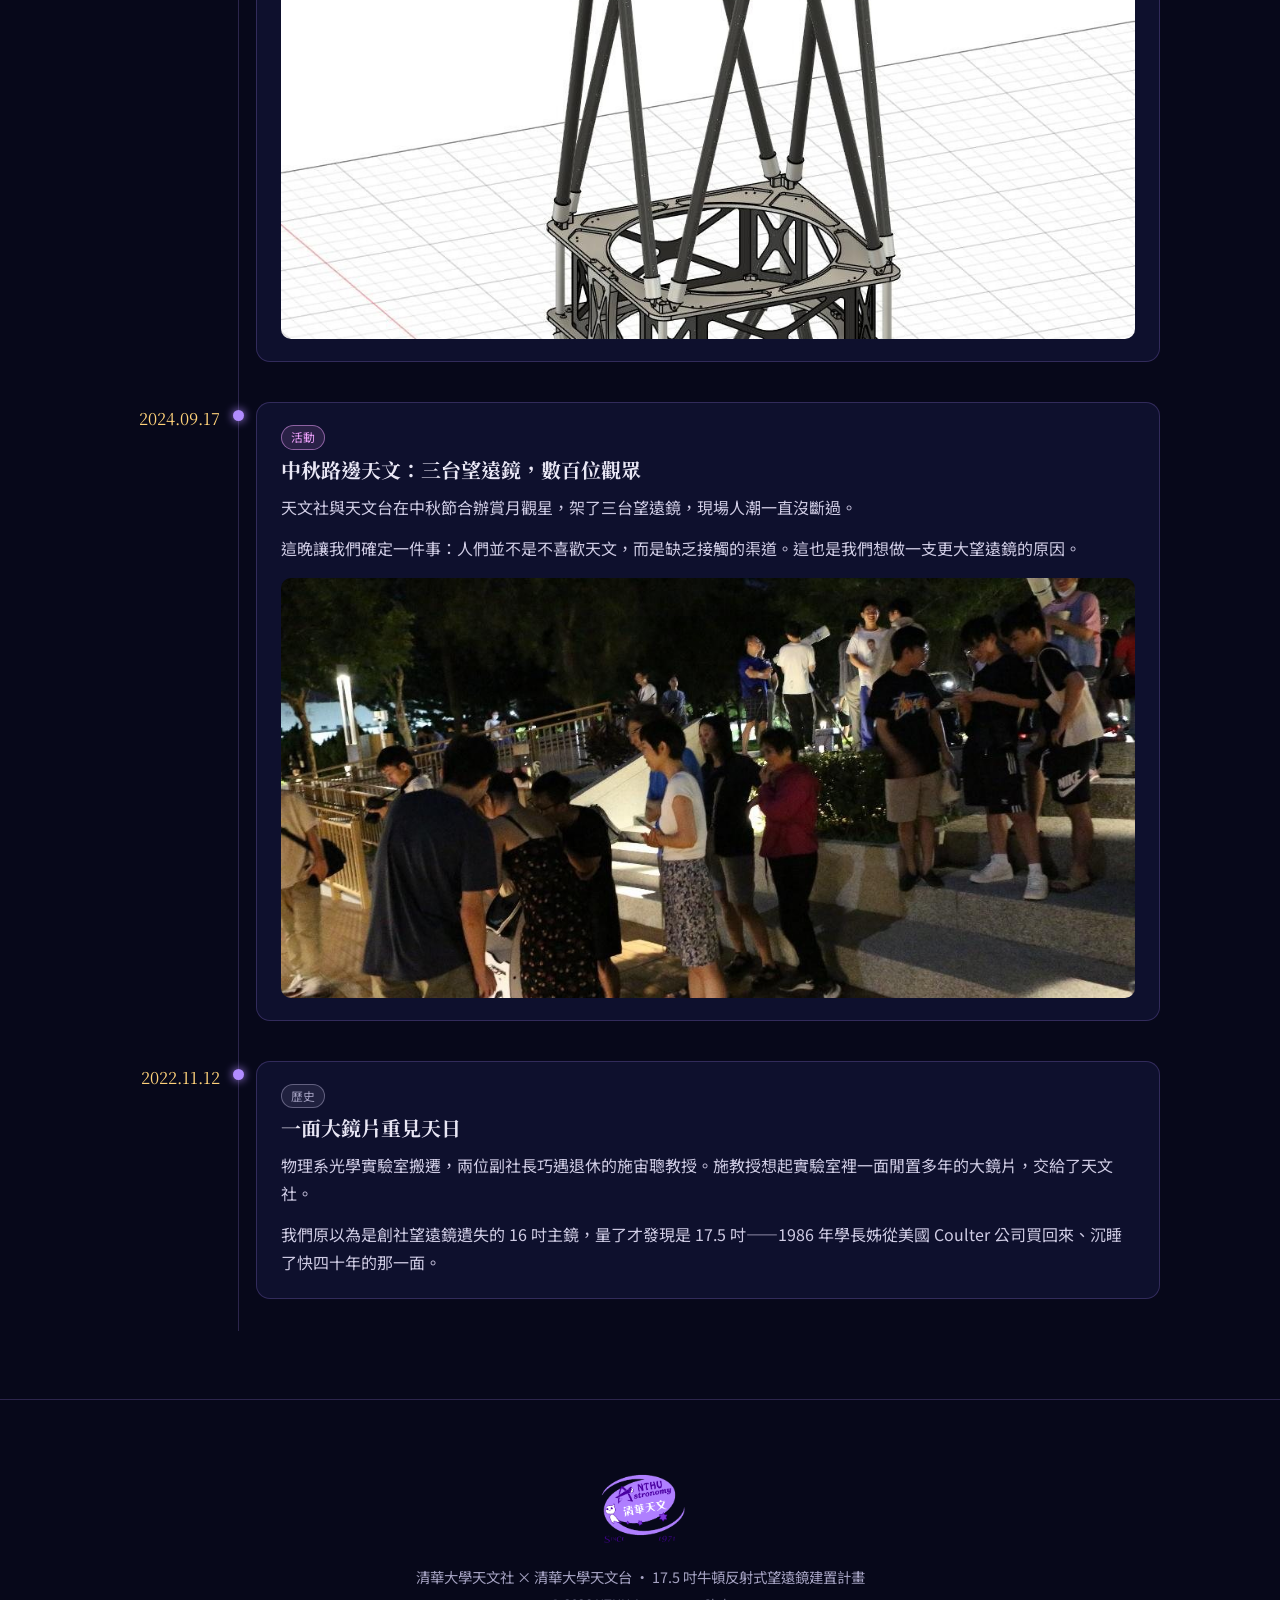
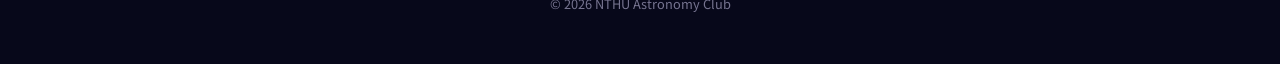
==== commit a9036528: "fix" ====
--- a/log.html
+++ b/log.html
@@ -70,9 +70,9 @@
     <p>用 RSS 閱讀器訂閱，我們每寫一則新日誌，你的閱讀器就會自動收到。不用註冊我們的任何東西，也不會收到廣告。</p>
     <div class="sub-readers">
       <a class="btn" id="subInoreader" target="_blank" rel="noopener">加入 Inoreader</a>
-      <a class="btn" id="subFeedly" target="_blank" rel="noopener">加入 Feedly</a>
+      
     </div>
-    <p class="sub-small">兩個都是免費的 RSS 閱讀器，有網頁版和手機 app，用 Google 帳號就能登入。</p>
+    <p class="sub-small">Inoreader 是免費的 RSS 閱讀器，有網頁版和手機 app，用 Google 帳號就能登入。</p>
     <label class="sub-label" for="subUrl">已經有其他閱讀器？複製這個訂閱網址貼上即可：</label>
     <div class="sub-copy">
       <input id="subUrl" type="text" readonly>
